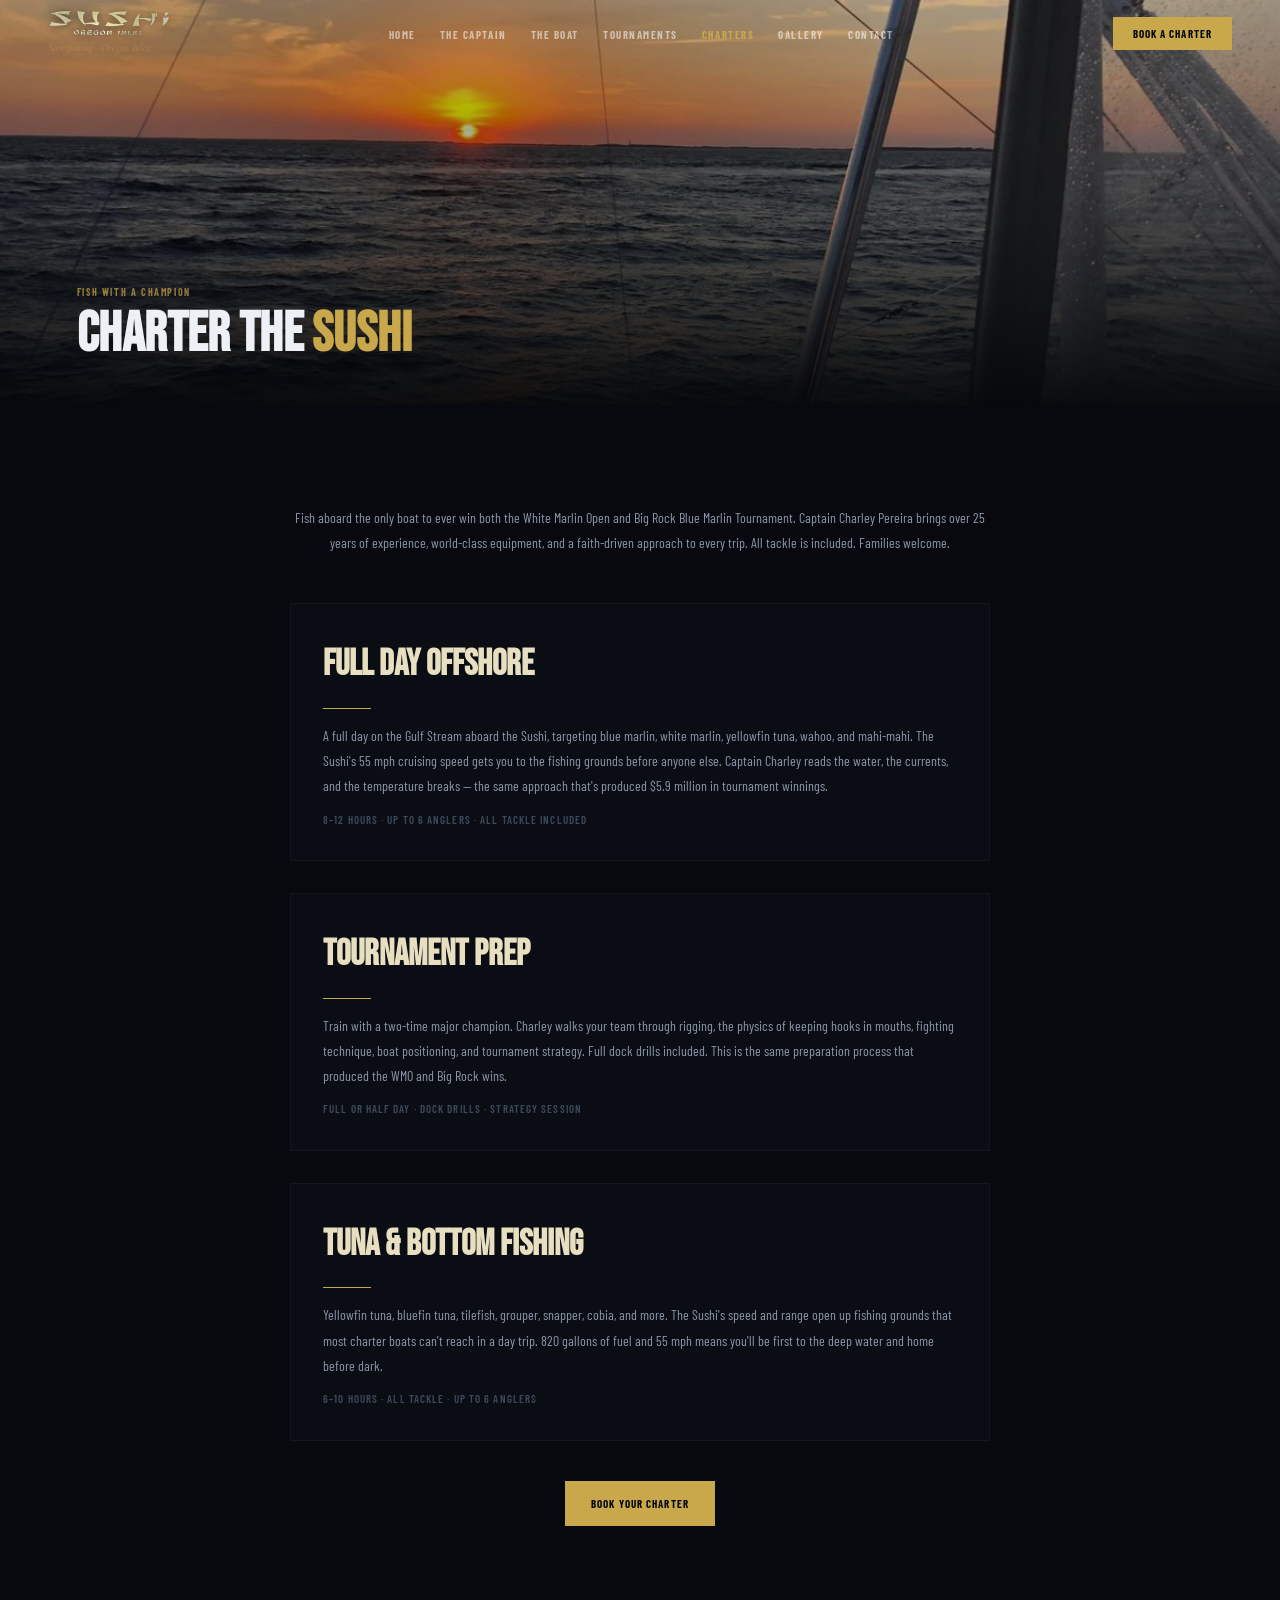
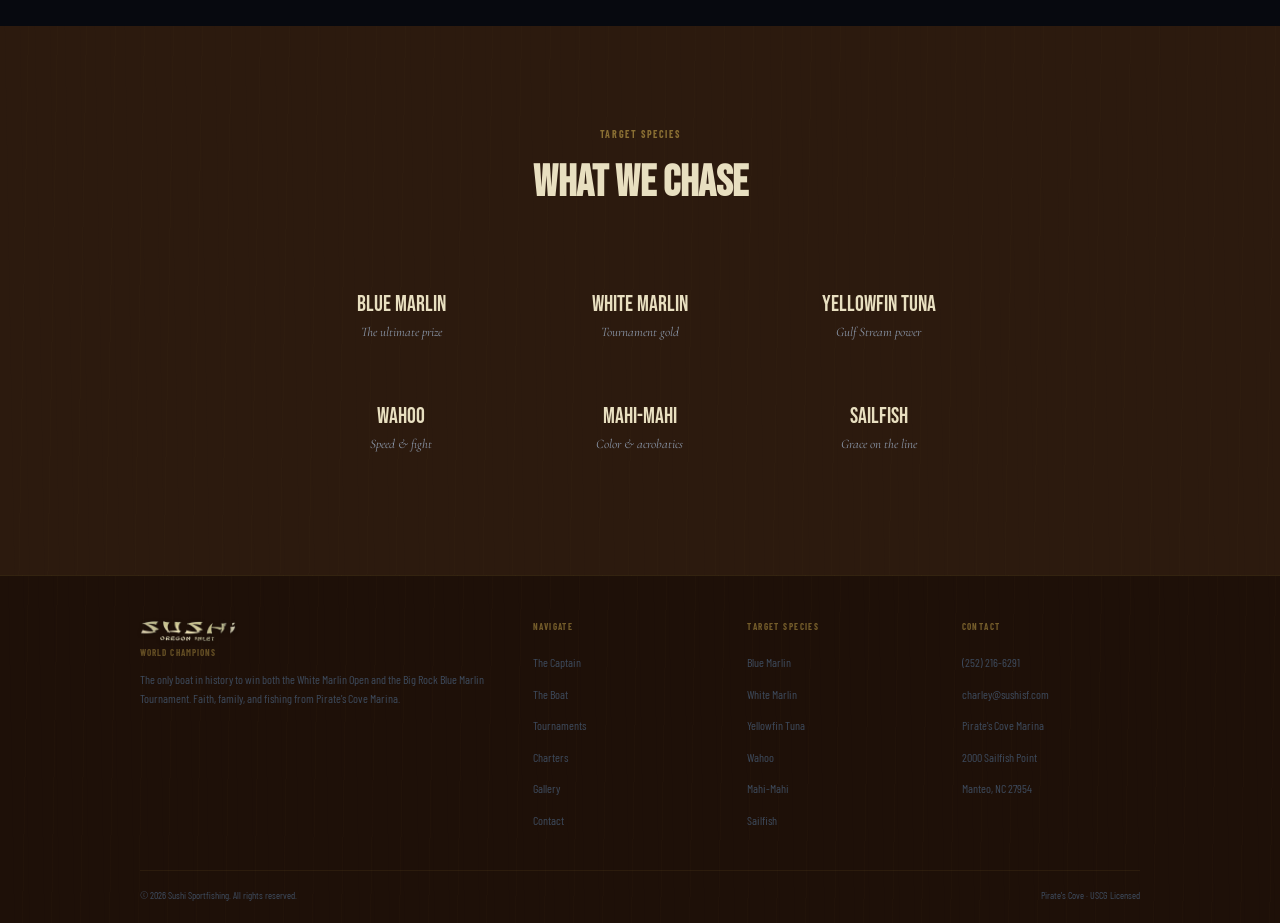
==== charters/index.html @ 8f85b8f8 "Add files via upload" ====
<!DOCTYPE html>
<html lang="en">
<head>
<meta charset="UTF-8">
<meta name="viewport" content="width=device-width, initial-scale=1.0">
<title>Charters | Sushi Sportfishing</title>
<link rel="stylesheet" href="../assets/css/sushi-global.css">
</head>
<body>
<nav class="nav" id="nav">
  <div class="nav-brand"><div>
    <img class="nav-logo" src="../assets/img/logo.png" alt="SUSHi Sportfishing">
    <div class="nav-sub">Sportfishing &middot; Oregon Inlet</div>
  </div></div>
  <ul class="nav-links">
    <li><a href="../index.html" >Home</a></li>
    <li><a href="../the-team/index.html" >The Captain</a></li>
    <li><a href="../the-boat/index.html" >The Boat</a></li>
    <li><a href="../tournaments/index.html" >Tournaments</a></li>
    <li><a href="../charters/index.html" class='active'>Charters</a></li>
    <li><a href="../gallery/index.html" >Gallery</a></li>
    <li><a href="../contact/index.html" >Contact</a></li>
  </ul>
  <button class="nav-cta" onclick="location.href=\'../contact/index.html\'">Book a Charter</button>
  <div class="hamburger" id="hamburger" onclick="this.classList.toggle(\'open\');document.getElementById(\'mm\').classList.toggle(\'open\')"><span></span><span></span><span></span></div>
</nav>
<div class="mobile-menu" id="mm">
  <a href="../index.html">Home</a><a href="../the-team/index.html">The Captain</a><a href="../the-boat/index.html">The Boat</a>
  <a href="../tournaments/index.html">Tournaments</a><a href="../charters/index.html">Charters</a><a href="../gallery/index.html">Gallery</a><a href="../contact/index.html">Contact</a>
</div>
<section class="page-hero">
  <div class="page-hero-bg" style="background-image:url('../assets/img/offshore_sunset.jpeg')"></div>
  <div class="page-hero-overlay"></div>
  <div class="page-hero-content"><div class="page-hero-label">Fish with a Champion</div><h1>Charter the <span style="color:var(--gold)">Sushi</span></h1></div>
</section>

<section class="section" style="background:var(--navy)">
  <div class="max-w fade-in" style="text-align:center;margin-bottom:48px">
    <p class="body-text" style="max-width:700px;margin:0 auto;text-align:center">Fish aboard the only boat to ever win both the White Marlin Open and Big Rock Blue Marlin Tournament. Captain Charley Pereira brings over 25 years of experience, world-class equipment, and a faith-driven approach to every trip. All tackle is included. Families welcome.</p>
  </div>

  <div style="display:grid;grid-template-columns:1fr;gap:32px;max-width:700px;margin:0 auto">
    <div class="fade-in" style="background:var(--deep);border:1px solid rgba(255,255,255,0.04);padding:32px">
      <h3 class="body-heading">Full Day Offshore</h3>
      <div class="gold-rule"></div>
      <p class="body-text">A full day on the Gulf Stream aboard the Sushi, targeting blue marlin, white marlin, yellowfin tuna, wahoo, and mahi-mahi. The Sushi's 55 mph cruising speed gets you to the fishing grounds before anyone else. Captain Charley reads the water, the currents, and the temperature breaks &mdash; the same approach that's produced $5.9 million in tournament winnings.</p>
      <div style="font-family:var(--font-body);font-size:11px;font-weight:600;letter-spacing:0.1em;color:var(--text-muted);text-transform:uppercase;margin-top:12px">8&ndash;12 Hours &middot; Up to 6 Anglers &middot; All Tackle Included</div>
    </div>

    <div class="fade-in" style="background:var(--deep);border:1px solid rgba(255,255,255,0.04);padding:32px">
      <h3 class="body-heading">Tournament Prep</h3>
      <div class="gold-rule"></div>
      <p class="body-text">Train with a two-time major champion. Charley walks your team through rigging, the physics of keeping hooks in mouths, fighting technique, boat positioning, and tournament strategy. Full dock drills included. This is the same preparation process that produced the WMO and Big Rock wins.</p>
      <div style="font-family:var(--font-body);font-size:11px;font-weight:600;letter-spacing:0.1em;color:var(--text-muted);text-transform:uppercase;margin-top:12px">Full or Half Day &middot; Dock Drills &middot; Strategy Session</div>
    </div>

    <div class="fade-in" style="background:var(--deep);border:1px solid rgba(255,255,255,0.04);padding:32px">
      <h3 class="body-heading">Tuna &amp; Bottom Fishing</h3>
      <div class="gold-rule"></div>
      <p class="body-text">Yellowfin tuna, bluefin tuna, tilefish, grouper, snapper, cobia, and more. The Sushi's speed and range open up fishing grounds that most charter boats can't reach in a day trip. 820 gallons of fuel and 55 mph means you'll be first to the deep water and home before dark.</p>
      <div style="font-family:var(--font-body);font-size:11px;font-weight:600;letter-spacing:0.1em;color:var(--text-muted);text-transform:uppercase;margin-top:12px">6&ndash;10 Hours &middot; All Tackle &middot; Up to 6 Anglers</div>
    </div>
  </div>

  <div style="text-align:center;margin-top:40px"><a href="../contact/index.html" class="btn-gold">Book Your Charter</a></div>
</section>

<section class="section teak-bg">
  <div class="section-header fade-in"><div class="section-label">Target Species</div><h2 class="section-title">What We Chase</h2></div>
  <div style="display:grid;grid-template-columns:repeat(3,1fr);gap:16px;max-width:700px;margin:0 auto;text-align:center">
    <div class="fade-in" style="padding:20px"><div style="font-family:var(--font-display);font-size:22px;color:var(--cream)">Blue Marlin</div><div style="font-family:var(--font-elegant);font-style:italic;font-size:13px;color:var(--text-dim)">The ultimate prize</div></div>
    <div class="fade-in" style="padding:20px"><div style="font-family:var(--font-display);font-size:22px;color:var(--cream)">White Marlin</div><div style="font-family:var(--font-elegant);font-style:italic;font-size:13px;color:var(--text-dim)">Tournament gold</div></div>
    <div class="fade-in" style="padding:20px"><div style="font-family:var(--font-display);font-size:22px;color:var(--cream)">Yellowfin Tuna</div><div style="font-family:var(--font-elegant);font-style:italic;font-size:13px;color:var(--text-dim)">Gulf Stream power</div></div>
    <div class="fade-in" style="padding:20px"><div style="font-family:var(--font-display);font-size:22px;color:var(--cream)">Wahoo</div><div style="font-family:var(--font-elegant);font-style:italic;font-size:13px;color:var(--text-dim)">Speed &amp; fight</div></div>
    <div class="fade-in" style="padding:20px"><div style="font-family:var(--font-display);font-size:22px;color:var(--cream)">Mahi-Mahi</div><div style="font-family:var(--font-elegant);font-style:italic;font-size:13px;color:var(--text-dim)">Color &amp; acrobatics</div></div>
    <div class="fade-in" style="padding:20px"><div style="font-family:var(--font-display);font-size:22px;color:var(--cream)">Sailfish</div><div style="font-family:var(--font-elegant);font-style:italic;font-size:13px;color:var(--text-dim)">Grace on the line</div></div>
  </div>
</section>
<footer class="footer teak-dark">
  <div class="footer-grid">
    <div>
      <img class="footer-logo" src="../assets/img/logo.png" alt="SUSHi">
      <div class="footer-brand-sub">World Champions</div>
      <p class="footer-brand-desc">The only boat in history to win both the White Marlin Open and the Big Rock Blue Marlin Tournament. Faith, family, and fishing from Pirate's Cove Marina.</p>
    </div>
    <div class="footer-col"><div class="footer-col-title">Navigate</div><ul>
      <li><a href="../the-team/index.html">The Captain</a></li><li><a href="../the-boat/index.html">The Boat</a></li>
      <li><a href="../tournaments/index.html">Tournaments</a></li><li><a href="../charters/index.html">Charters</a></li>
      <li><a href="../gallery/index.html">Gallery</a></li><li><a href="../contact/index.html">Contact</a></li>
    </ul></div>
    <div class="footer-col"><div class="footer-col-title">Target Species</div><ul>
      <li><span>Blue Marlin</span></li><li><span>White Marlin</span></li><li><span>Yellowfin Tuna</span></li>
      <li><span>Wahoo</span></li><li><span>Mahi-Mahi</span></li><li><span>Sailfish</span></li>
    </ul></div>
    <div class="footer-col"><div class="footer-col-title">Contact</div><ul>
      <li><a href="tel:2522166291">(252) 216-6291</a></li><li><a href="mailto:charley@sushisf.com">charley@sushisf.com</a></li>
      <li><span>Pirate's Cove Marina</span></li><li><span>2000 Sailfish Point</span></li><li><span>Manteo, NC 27954</span></li>
    </ul></div>
  </div>
  <div class="footer-bottom"><span>&copy; 2026 Sushi Sportfishing. All rights reserved.</span><span>Pirate's Cove &middot; USCG Licensed</span></div>
</footer><script>
const nav=document.getElementById('nav');
window.addEventListener('scroll',()=>{nav.classList.toggle('scrolled',window.scrollY>50)});
const obs=new IntersectionObserver(entries=>{entries.forEach(e=>{if(e.isIntersecting){const sibs=e.target.parentElement.querySelectorAll('.fade-in');const i=Array.from(sibs).indexOf(e.target);e.target.style.transitionDelay=(i*75)+'ms';e.target.classList.add('visible');obs.unobserve(e.target)}})},{threshold:0.12});
document.querySelectorAll('.fade-in').forEach(el=>obs.observe(el));
document.querySelectorAll('.mobile-menu a').forEach(a=>a.addEventListener('click',()=>{document.getElementById('mm').classList.remove('open');document.getElementById('hamburger').classList.remove('open')}));
</script>
</body></html>
---- assets/css/sushi-global.css ----
/* SUSHI SPORTFISHING — Global Design System */
@import url('https://fonts.googleapis.com/css2?family=Bebas+Neue&family=Barlow+Condensed:wght@400;600;700&family=Cormorant+Garamond:ital,wght@0,400;0,600;1,400;1,600&display=swap');

*,*::before,*::after{box-sizing:border-box;margin:0;padding:0}
:root{
  --black:#040609;--navy:#07090f;--deep:#0a0d14;
  --teak:#2C1A0E;--teak2:#3D2410;--teak3:#1E1008;
  --gold:#C9A84C;--gold-light:#E8C96A;--gold3:#F2E098;
  --cream:#E8DFC0;--text:#EDF0F5;--text-dim:#8A96A8;--text-muted:#3D4A5C;
  --font-display:'Bebas Neue',sans-serif;
  --font-body:'Barlow Condensed',sans-serif;
  --font-elegant:'Cormorant Garamond',serif;
}
html{scroll-behavior:smooth}
body{background:var(--black);color:var(--text);font-family:var(--font-body);font-weight:400;line-height:1.6;overflow-x:hidden}
img{max-width:100%;display:block}
a{color:inherit;text-decoration:none}

.teak-bg{background-color:var(--teak);background-image:repeating-linear-gradient(89deg,transparent,transparent 14px,rgba(0,0,0,0.025) 14px,rgba(0,0,0,0.025) 15px),repeating-linear-gradient(91deg,transparent,transparent 28px,rgba(255,200,80,0.012) 28px,rgba(255,200,80,0.012) 29px)}
.teak-dark{background-color:var(--teak3);background-image:repeating-linear-gradient(89deg,transparent,transparent 14px,rgba(0,0,0,0.03) 14px,rgba(0,0,0,0.03) 15px),repeating-linear-gradient(91deg,transparent,transparent 28px,rgba(255,200,80,0.01) 28px,rgba(255,200,80,0.01) 29px)}

@keyframes fadeUp{from{opacity:0;transform:translateY(24px)}to{opacity:1;transform:translateY(0)}}
@keyframes pulse{0%,100%{opacity:1;transform:scale(1)}50%{opacity:.4;transform:scale(1.5)}}
@keyframes tickerScroll{0%{transform:translateX(0)}100%{transform:translateX(-50%)}}
.fade-in{opacity:0;transform:translateY(24px);transition:opacity 0.8s ease,transform 0.8s ease}
.fade-in.visible{opacity:1;transform:translateY(0)}
.section{padding:clamp(48px,8vw,100px) clamp(24px,6vw,80px)}
.section-header{text-align:center;margin-bottom:48px}
.section-label{font-family:var(--font-body);font-size:10px;font-weight:700;letter-spacing:0.16em;text-transform:uppercase;color:var(--gold);opacity:0.6}
.section-title{font-family:var(--font-display);font-size:clamp(26px,3.5vw,44px);color:var(--cream);margin-top:6px}
.gold-rule{width:48px;height:1px;background:var(--gold);margin:14px 0}
.gold-rule-center{width:48px;height:1px;background:var(--gold);margin:14px auto}
.max-w{max-width:1000px;margin-left:auto;margin-right:auto}

/* NAV */
.nav{position:fixed;top:0;left:0;right:0;z-index:1000;height:66px;display:flex;align-items:center;justify-content:space-between;padding:0 clamp(20px,4vw,48px);transition:all 0.4s}
.nav.scrolled{background:rgba(4,6,9,0.97);backdrop-filter:blur(12px);border-bottom:1px solid rgba(201,168,76,0.2)}
.nav-brand{display:flex;align-items:center;gap:10px}
.nav-logo{height:28px;filter:drop-shadow(0 1px 4px rgba(0,0,0,0.5))}
.nav-sub{font-family:var(--font-elegant);font-style:italic;font-size:11px;color:var(--gold);opacity:0.5;margin-top:2px}
.nav-links{display:flex;align-items:center;gap:24px;list-style:none}
.nav-links a{font-family:var(--font-body);font-size:11px;font-weight:700;letter-spacing:0.14em;text-transform:uppercase;color:rgba(255,255,255,0.55);transition:color 0.3s}
.nav-links a:hover,.nav-links a.active{color:var(--gold)}
.nav-cta{font-family:var(--font-body);font-size:11px;font-weight:700;letter-spacing:0.1em;text-transform:uppercase;background:var(--gold);color:var(--black);padding:10px 20px;border:none;cursor:pointer;transition:all 0.3s}
.nav-cta:hover{background:var(--gold-light);transform:translateY(-1px)}
.hamburger{display:none;flex-direction:column;gap:5px;cursor:pointer;padding:8px}
.hamburger span{display:block;width:22px;height:2px;background:var(--gold);transition:all 0.3s}
.hamburger.open span:nth-child(1){transform:rotate(45deg) translate(5px,5px)}
.hamburger.open span:nth-child(2){opacity:0}
.hamburger.open span:nth-child(3){transform:rotate(-45deg) translate(5px,-5px)}
.mobile-menu{display:none;position:fixed;top:66px;left:0;right:0;bottom:0;background:rgba(4,6,9,0.98);backdrop-filter:blur(16px);flex-direction:column;align-items:center;justify-content:center;gap:28px;z-index:999}
.mobile-menu.open{display:flex}
.mobile-menu a{font-family:var(--font-body);font-size:15px;font-weight:700;letter-spacing:0.12em;text-transform:uppercase;color:rgba(255,255,255,0.65)}

/* BUTTONS */
.btn-gold{font-family:var(--font-body);font-size:11px;font-weight:700;letter-spacing:0.1em;text-transform:uppercase;background:var(--gold);color:var(--black);padding:12px 24px;border:2px solid var(--gold);cursor:pointer;transition:all 0.3s;display:inline-block}
.btn-gold:hover{background:var(--gold-light);border-color:var(--gold-light);transform:translateY(-1px)}
.btn-outline{font-family:var(--font-body);font-size:11px;font-weight:700;letter-spacing:0.1em;text-transform:uppercase;background:transparent;color:var(--gold);padding:12px 24px;border:1px solid rgba(201,168,76,0.3);cursor:pointer;transition:all 0.3s;display:inline-block}
.btn-outline:hover{border-color:var(--gold);transform:translateY(-1px)}
.btn-phone{font-family:var(--font-body);font-size:12px;font-weight:700;letter-spacing:0.06em;color:var(--gold);padding:12px 24px;border:1px solid rgba(201,168,76,0.3);background:rgba(0,0,0,0.25);transition:all 0.3s;display:inline-block}
.btn-phone:hover{border-color:var(--gold);transform:translateY(-1px)}
.btn-email{font-family:var(--font-body);font-size:12px;font-weight:700;letter-spacing:0.06em;color:var(--text-dim);padding:12px 24px;border:1px solid rgba(255,255,255,0.08);background:transparent;transition:all 0.3s;display:inline-block}
.btn-email:hover{border-color:rgba(201,168,76,0.25);color:var(--gold);transform:translateY(-1px)}

/* PAGE HERO (inner pages) */
.page-hero{position:relative;height:45vh;min-height:320px;display:flex;align-items:flex-end;overflow:hidden;background:var(--black)}
.page-hero-bg{position:absolute;inset:0;background-size:cover;background-position:center 40%}
.page-hero-overlay{position:absolute;inset:0;background:linear-gradient(to top,rgba(4,6,9,0.95) 0%,rgba(4,6,9,0.4) 50%,rgba(4,6,9,0.2) 100%)}
.page-hero-content{position:relative;z-index:2;padding:0 clamp(24px,6vw,80px) 40px;max-width:700px}
.page-hero-label{font-family:var(--font-body);font-size:10px;font-weight:700;letter-spacing:0.16em;text-transform:uppercase;color:var(--gold);opacity:0.7;margin-bottom:6px}
.page-hero h1{font-family:var(--font-display);font-size:clamp(32px,5vw,56px);color:var(--text);line-height:1.05}

/* FOOTER */
.footer{padding:44px clamp(24px,6vw,80px) 20px;border-top:1px solid rgba(201,168,76,0.12)}
.footer-grid{display:grid;grid-template-columns:2fr 1fr 1fr 1fr;gap:36px;max-width:1000px;margin:0 auto}
.footer-logo{height:22px;margin-bottom:4px;filter:drop-shadow(0 1px 2px rgba(0,0,0,0.3))}
.footer-brand-sub{font-family:var(--font-body);font-size:9px;font-weight:700;letter-spacing:0.12em;text-transform:uppercase;color:var(--gold);opacity:0.4;margin-top:4px}
.footer-brand-desc{font-family:var(--font-body);font-size:12px;color:var(--text-muted);margin-top:10px;line-height:1.6}
.footer-col-title{font-family:var(--font-body);font-size:9px;font-weight:700;letter-spacing:0.16em;text-transform:uppercase;color:rgba(201,168,76,0.5);margin-bottom:14px}
.footer-col ul{list-style:none}
.footer-col li{margin-bottom:6px}
.footer-col a,.footer-col span{font-family:var(--font-body);font-size:12px;color:var(--text-muted);transition:color 0.3s}
.footer-col a:hover{color:var(--text)}
.footer-bottom{max-width:1000px;margin:32px auto 0;padding-top:16px;border-top:1px solid rgba(201,168,76,0.08);display:flex;justify-content:space-between;flex-wrap:wrap;gap:10px}
.footer-bottom span{font-family:var(--font-body);font-size:10px;color:var(--text-muted)}

/* QUOTE SECTION */
.quote-section{text-align:center}
.quote-divider{display:flex;align-items:center;justify-content:center;gap:14px;margin-bottom:36px}
.quote-divider-line{width:50px;height:1px;background:rgba(201,168,76,0.25)}
.quote-divider-diamond{width:7px;height:7px;background:var(--gold);transform:rotate(45deg);opacity:0.5}
.quote-text{font-family:var(--font-elegant);font-style:italic;font-size:clamp(17px,2.2vw,25px);color:var(--text);max-width:640px;margin:0 auto 20px;line-height:1.6}
.quote-attr{font-family:var(--font-body);font-size:10px;font-weight:700;letter-spacing:0.16em;text-transform:uppercase;color:var(--gold);opacity:0.7}

/* CTA SECTION */
.cta-inner{max-width:1000px;margin:0 auto;display:flex;align-items:center;justify-content:space-between;gap:28px;flex-wrap:wrap}
.cta-headline{font-family:var(--font-display);font-size:clamp(28px,3.5vw,48px);color:var(--gold3);line-height:1.1}
.cta-sub{font-family:var(--font-body);font-size:12px;color:rgba(201,168,76,0.45);letter-spacing:0.04em;margin-top:6px}
.cta-buttons{display:flex;gap:12px;flex-wrap:wrap}

/* BODY TEXT */
.body-text{font-family:var(--font-body);font-size:14px;color:var(--text-dim);line-height:1.8}
.body-text p{margin-bottom:16px}
.body-heading{font-family:var(--font-display);font-size:clamp(24px,3vw,36px);color:var(--cream);margin-bottom:8px}

/* SPEC TABLE */
.spec-grid{display:grid;grid-template-columns:1fr 1fr;gap:1px;background:rgba(201,168,76,0.08);border:1px solid rgba(201,168,76,0.08)}
.spec-row{display:contents}
.spec-label{padding:12px 16px;font-family:var(--font-body);font-size:12px;font-weight:700;letter-spacing:0.08em;text-transform:uppercase;color:var(--gold);opacity:0.6;background:var(--deep)}
.spec-value{padding:12px 16px;font-family:var(--font-body);font-size:13px;color:var(--text-dim);background:var(--deep)}

/* GALLERY GRID */
.gallery-grid{display:grid;grid-template-columns:repeat(auto-fill,minmax(280px,1fr));gap:4px}
.gallery-grid img{width:100%;height:240px;object-fit:cover;transition:transform 0.6s;cursor:pointer}
.gallery-grid img:hover{transform:scale(1.03)}

/* CONTACT FORM */
.contact-grid{display:grid;grid-template-columns:1fr 1fr;gap:48px;max-width:1000px;margin:0 auto;align-items:start}
.form-group{margin-bottom:16px}
.form-group label{display:block;font-family:var(--font-body);font-size:10px;font-weight:700;letter-spacing:0.12em;text-transform:uppercase;color:var(--gold);opacity:0.6;margin-bottom:6px}
.form-group input,.form-group textarea,.form-group select{width:100%;background:var(--deep);border:1px solid rgba(201,168,76,0.12);color:var(--text);font-family:var(--font-body);font-size:14px;padding:12px 14px;outline:none;transition:border-color 0.3s}
.form-group input:focus,.form-group textarea:focus,.form-group select:focus{border-color:rgba(201,168,76,0.4)}
.form-group textarea{min-height:120px;resize:vertical}

/* RESPONSIVE */
@media(max-width:900px){
  .nav-links,.nav-cta{display:none}.hamburger{display:flex}
  .footer-grid{grid-template-columns:1fr 1fr}
  .cta-inner{flex-direction:column;text-align:center}
  .contact-grid{grid-template-columns:1fr}
}
@media(max-width:500px){
  .footer-grid{grid-template-columns:1fr}
  .gallery-grid{grid-template-columns:1fr 1fr}
  .gallery-grid img{height:160px}
}
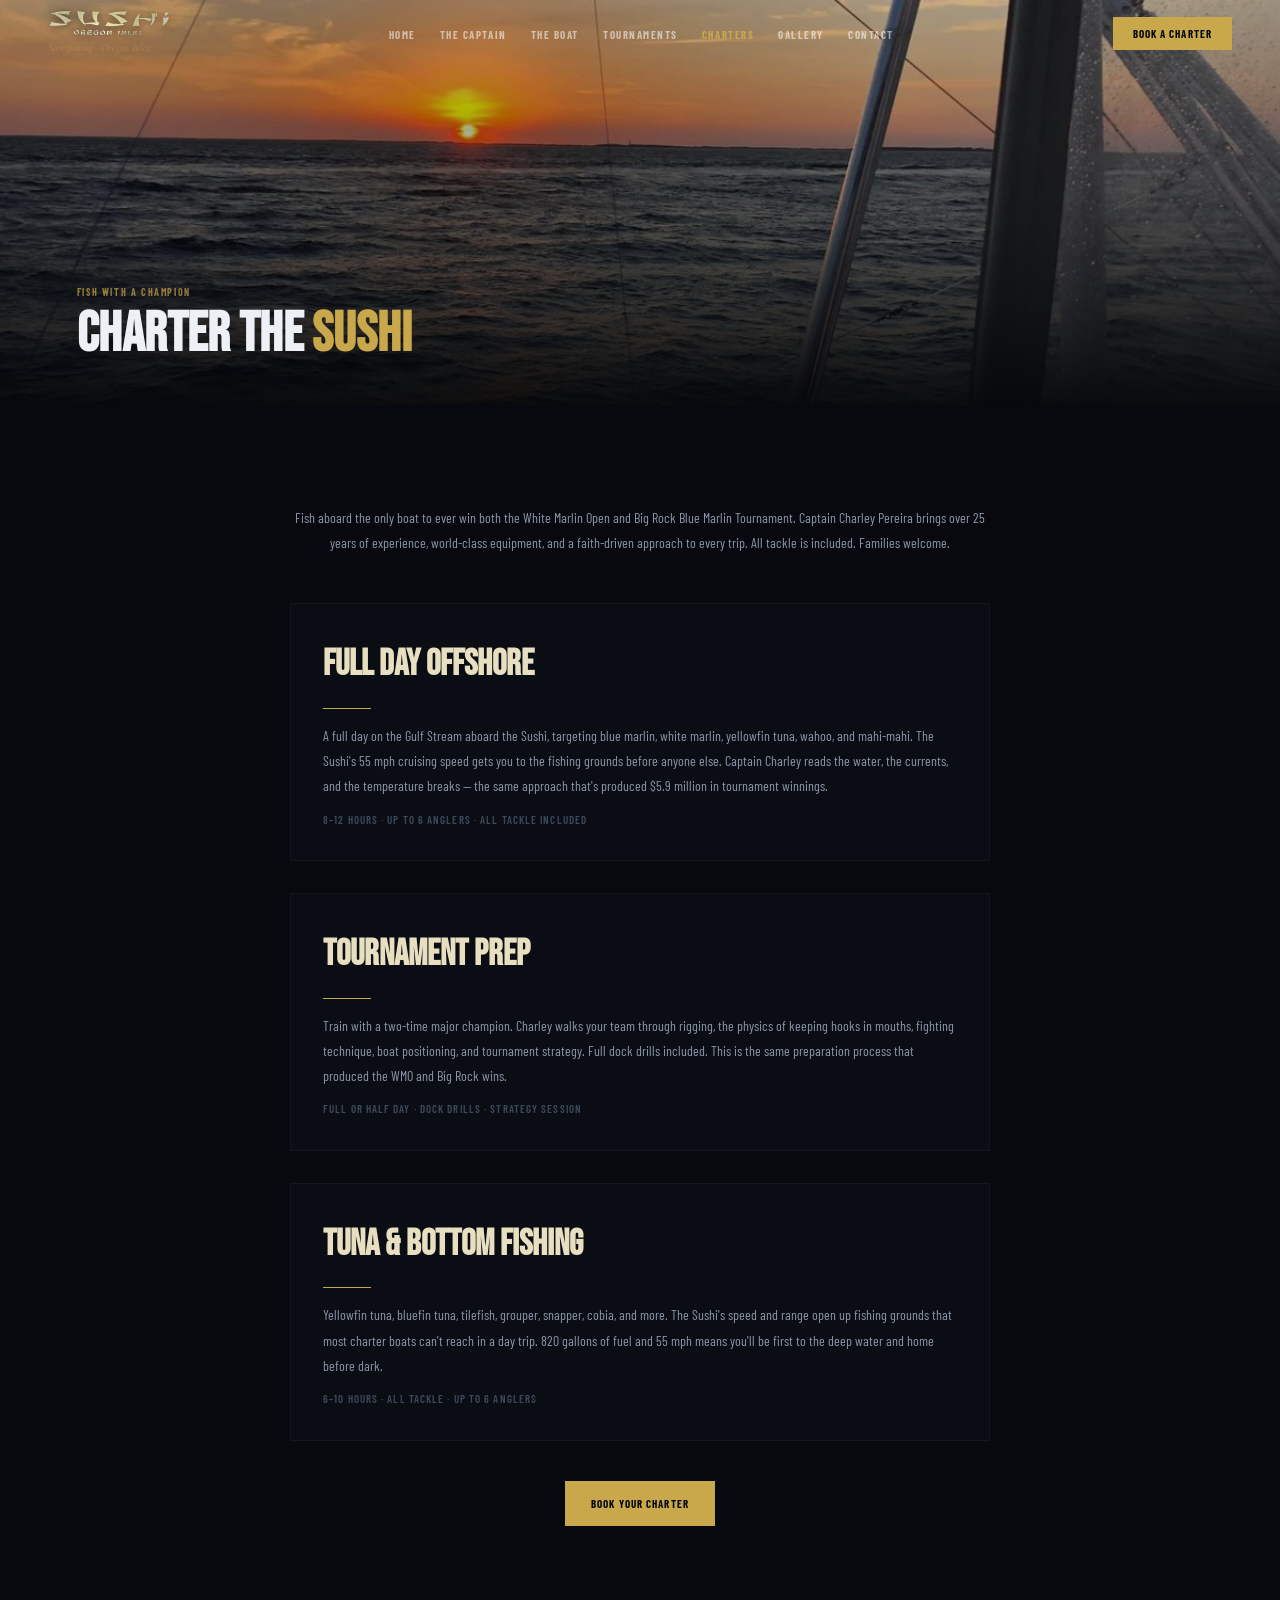
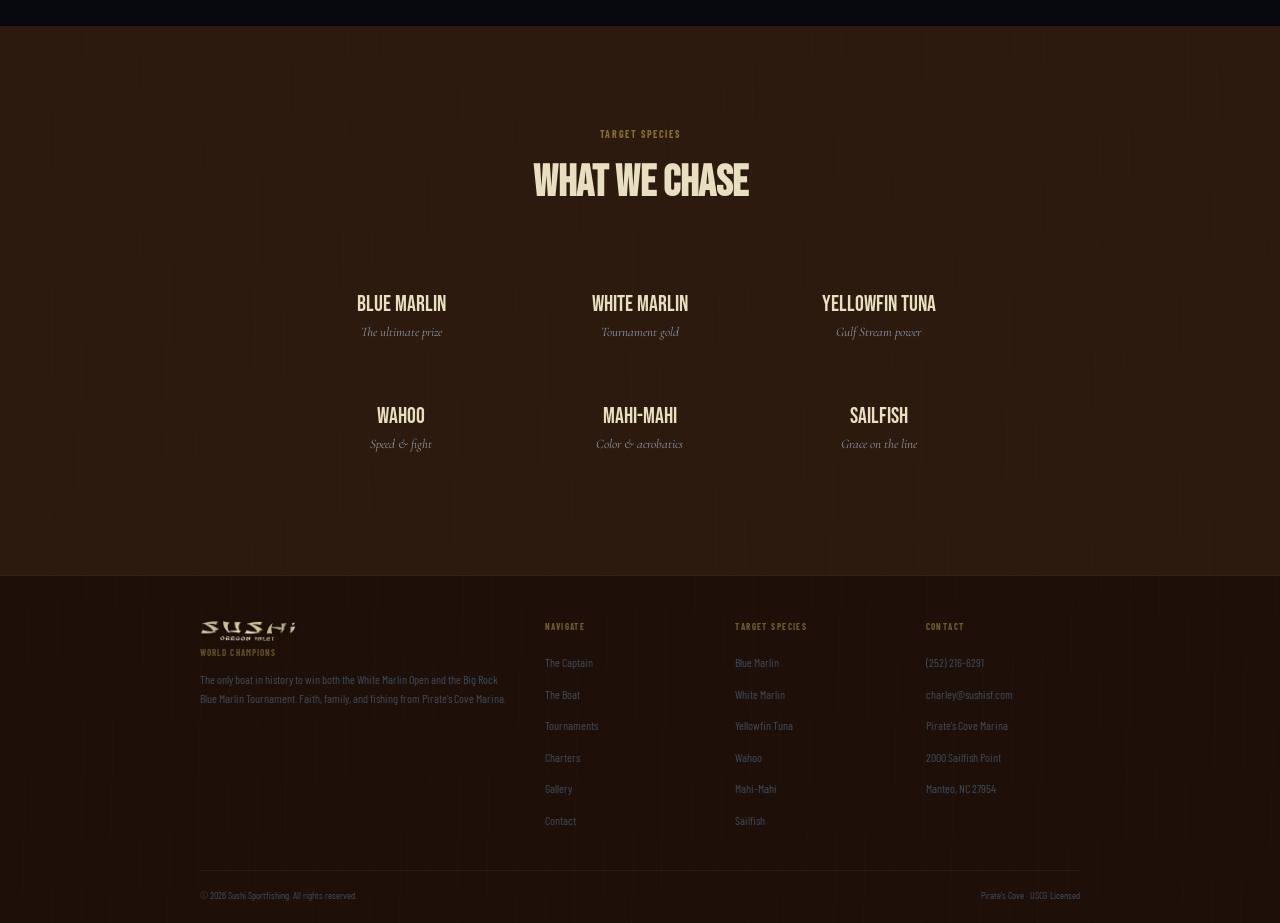
==== commit 8444e3a6: "Add files via upload" ====
--- a/charters/index.html
+++ b/charters/index.html
@@ -8,10 +8,10 @@
 </head>
 <body>
 <nav class="nav" id="nav">
-  <div class="nav-brand"><div>
+  <a class="nav-brand" href="../index.html"><div>
     <img class="nav-logo" src="../assets/img/logo.png" alt="SUSHi Sportfishing">
     <div class="nav-sub">Sportfishing &middot; Oregon Inlet</div>
-  </div></div>
+  </div></a>
   <ul class="nav-links">
     <li><a href="../index.html" >Home</a></li>
     <li><a href="../the-team/index.html" >The Captain</a></li>
@@ -21,8 +21,8 @@
     <li><a href="../gallery/index.html" >Gallery</a></li>
     <li><a href="../contact/index.html" >Contact</a></li>
   </ul>
-  <button class="nav-cta" onclick="location.href=\'../contact/index.html\'">Book a Charter</button>
-  <div class="hamburger" id="hamburger" onclick="this.classList.toggle(\'open\');document.getElementById(\'mm\').classList.toggle(\'open\')"><span></span><span></span><span></span></div>
+  <button class="nav-cta" onclick="location.href='../contact/index.html'">Book a Charter</button>
+  <div class="hamburger" id="hamburger" onclick="this.classList.toggle('open');document.getElementById('mm').classList.toggle('open')"><span></span><span></span><span></span></div>
 </nav>
 <div class="mobile-menu" id="mm">
   <a href="../index.html">Home</a><a href="../the-team/index.html">The Captain</a><a href="../the-boat/index.html">The Boat</a>
--- a/assets/css/sushi-global.css
+++ b/assets/css/sushi-global.css
@@ -30,12 +30,12 @@
 .section-title{font-family:var(--font-display);font-size:clamp(26px,3.5vw,44px);color:var(--cream);margin-top:6px}
 .gold-rule{width:48px;height:1px;background:var(--gold);margin:14px 0}
 .gold-rule-center{width:48px;height:1px;background:var(--gold);margin:14px auto}
-.max-w{max-width:1000px;margin-left:auto;margin-right:auto}
+.max-w{max-width:880px;margin-left:auto;margin-right:auto}
 
 /* NAV */
 .nav{position:fixed;top:0;left:0;right:0;z-index:1000;height:66px;display:flex;align-items:center;justify-content:space-between;padding:0 clamp(20px,4vw,48px);transition:all 0.4s}
 .nav.scrolled{background:rgba(4,6,9,0.97);backdrop-filter:blur(12px);border-bottom:1px solid rgba(201,168,76,0.2)}
-.nav-brand{display:flex;align-items:center;gap:10px}
+.nav-brand{display:flex;align-items:center;gap:10px;text-decoration:none;cursor:pointer}
 .nav-logo{height:28px;filter:drop-shadow(0 1px 4px rgba(0,0,0,0.5))}
 .nav-sub{font-family:var(--font-elegant);font-style:italic;font-size:11px;color:var(--gold);opacity:0.5;margin-top:2px}
 .nav-links{display:flex;align-items:center;gap:24px;list-style:none}
@@ -50,7 +50,8 @@
 .hamburger.open span:nth-child(3){transform:rotate(-45deg) translate(5px,-5px)}
 .mobile-menu{display:none;position:fixed;top:66px;left:0;right:0;bottom:0;background:rgba(4,6,9,0.98);backdrop-filter:blur(16px);flex-direction:column;align-items:center;justify-content:center;gap:28px;z-index:999}
 .mobile-menu.open{display:flex}
-.mobile-menu a{font-family:var(--font-body);font-size:15px;font-weight:700;letter-spacing:0.12em;text-transform:uppercase;color:rgba(255,255,255,0.65)}
+.mobile-menu a{font-family:var(--font-body);font-size:15px;font-weight:700;letter-spacing:0.12em;text-transform:uppercase;color:rgba(255,255,255,0.65);transition:color 0.3s}
+.mobile-menu a:hover{color:var(--gold)}
 
 /* BUTTONS */
 .btn-gold{font-family:var(--font-body);font-size:11px;font-weight:700;letter-spacing:0.1em;text-transform:uppercase;background:var(--gold);color:var(--black);padding:12px 24px;border:2px solid var(--gold);cursor:pointer;transition:all 0.3s;display:inline-block}
@@ -72,7 +73,7 @@
 
 /* FOOTER */
 .footer{padding:44px clamp(24px,6vw,80px) 20px;border-top:1px solid rgba(201,168,76,0.12)}
-.footer-grid{display:grid;grid-template-columns:2fr 1fr 1fr 1fr;gap:36px;max-width:1000px;margin:0 auto}
+.footer-grid{display:grid;grid-template-columns:2fr 1fr 1fr 1fr;gap:36px;max-width:880px;margin:0 auto}
 .footer-logo{height:22px;margin-bottom:4px;filter:drop-shadow(0 1px 2px rgba(0,0,0,0.3))}
 .footer-brand-sub{font-family:var(--font-body);font-size:9px;font-weight:700;letter-spacing:0.12em;text-transform:uppercase;color:var(--gold);opacity:0.4;margin-top:4px}
 .footer-brand-desc{font-family:var(--font-body);font-size:12px;color:var(--text-muted);margin-top:10px;line-height:1.6}
@@ -81,7 +82,7 @@
 .footer-col li{margin-bottom:6px}
 .footer-col a,.footer-col span{font-family:var(--font-body);font-size:12px;color:var(--text-muted);transition:color 0.3s}
 .footer-col a:hover{color:var(--text)}
-.footer-bottom{max-width:1000px;margin:32px auto 0;padding-top:16px;border-top:1px solid rgba(201,168,76,0.08);display:flex;justify-content:space-between;flex-wrap:wrap;gap:10px}
+.footer-bottom{max-width:880px;margin:32px auto 0;padding-top:16px;border-top:1px solid rgba(201,168,76,0.08);display:flex;justify-content:space-between;flex-wrap:wrap;gap:10px}
 .footer-bottom span{font-family:var(--font-body);font-size:10px;color:var(--text-muted)}
 
 /* QUOTE SECTION */
@@ -93,7 +94,7 @@
 .quote-attr{font-family:var(--font-body);font-size:10px;font-weight:700;letter-spacing:0.16em;text-transform:uppercase;color:var(--gold);opacity:0.7}
 
 /* CTA SECTION */
-.cta-inner{max-width:1000px;margin:0 auto;display:flex;align-items:center;justify-content:space-between;gap:28px;flex-wrap:wrap}
+.cta-inner{max-width:880px;margin:0 auto;display:flex;align-items:center;justify-content:space-between;gap:28px;flex-wrap:wrap}
 .cta-headline{font-family:var(--font-display);font-size:clamp(28px,3.5vw,48px);color:var(--gold3);line-height:1.1}
 .cta-sub{font-family:var(--font-body);font-size:12px;color:rgba(201,168,76,0.45);letter-spacing:0.04em;margin-top:6px}
 .cta-buttons{display:flex;gap:12px;flex-wrap:wrap}
@@ -115,7 +116,7 @@
 .gallery-grid img:hover{transform:scale(1.03)}
 
 /* CONTACT FORM */
-.contact-grid{display:grid;grid-template-columns:1fr 1fr;gap:48px;max-width:1000px;margin:0 auto;align-items:start}
+.contact-grid{display:grid;grid-template-columns:1fr 1fr;gap:48px;max-width:880px;margin:0 auto;align-items:start}
 .form-group{margin-bottom:16px}
 .form-group label{display:block;font-family:var(--font-body);font-size:10px;font-weight:700;letter-spacing:0.12em;text-transform:uppercase;color:var(--gold);opacity:0.6;margin-bottom:6px}
 .form-group input,.form-group textarea,.form-group select{width:100%;background:var(--deep);border:1px solid rgba(201,168,76,0.12);color:var(--text);font-family:var(--font-body);font-size:14px;padding:12px 14px;outline:none;transition:border-color 0.3s}
